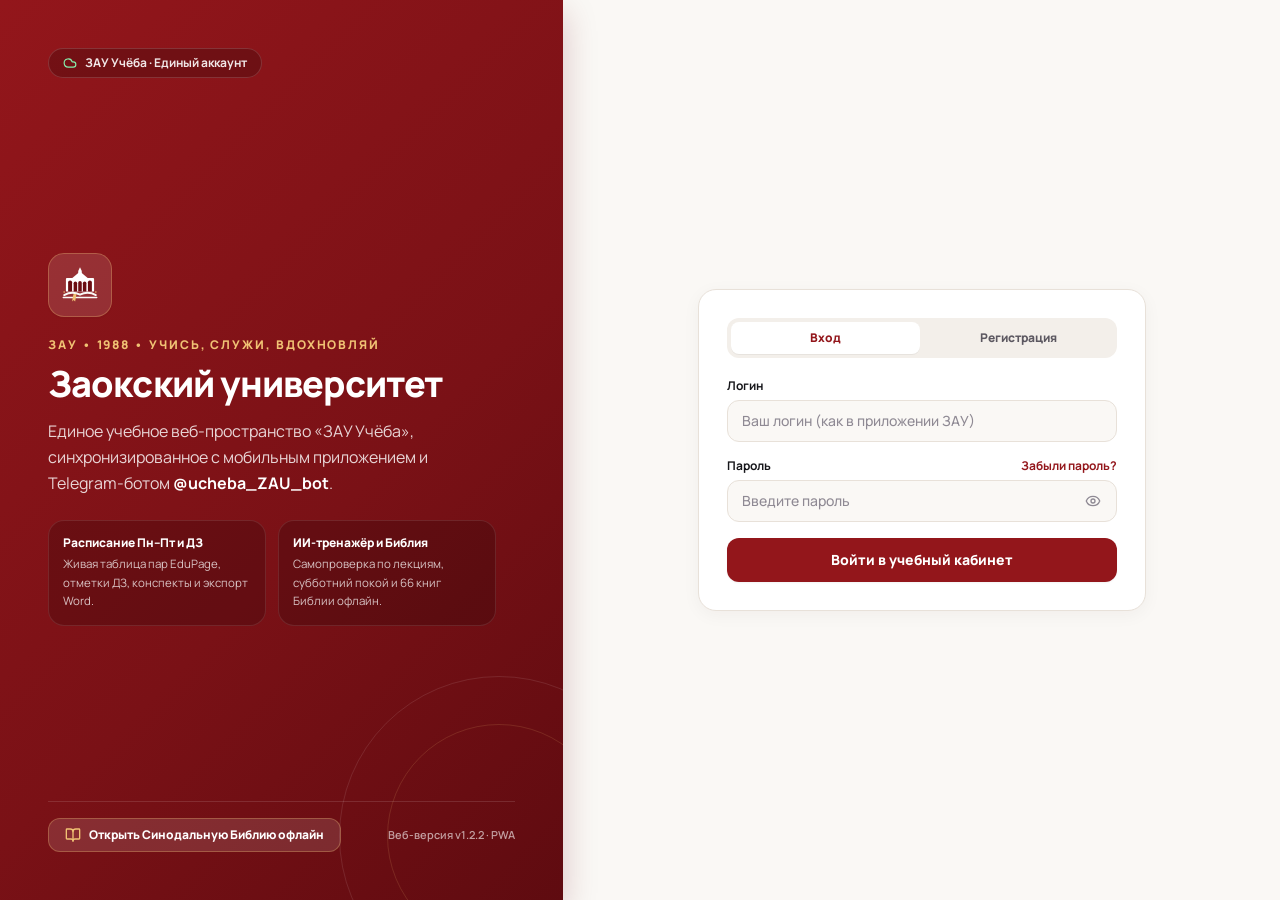
==== classic/index.html @ b30dfc58 "ЗАУ Учёба · 2026.11.18-a5f098c04420" ====
<!doctype html>
<html lang="ru" translate="no">
  <head>
    <meta charset="UTF-8" />
    <meta name="google" content="notranslate" />
    <meta name="viewport" content="width=device-width, initial-scale=1.0, viewport-fit=cover" />
    <meta name="theme-color" content="#93161B" />
    <meta
      name="description"
      content="ЗАУ Учёба — единое учебное веб-приложение Заокского университета: расписание Пн–Пт, домашние задания, конспекты, ИИ-тренажёр, расшифровка лекций, напоминания и офлайн-чтение Синодальной Библии."
    />
    <meta name="apple-mobile-web-app-capable" content="yes" />
    <meta name="apple-mobile-web-app-status-bar-style" content="black-translucent" />
    <meta name="apple-mobile-web-app-title" content="ЗАУ Учёба" />
    <meta name="mobile-web-app-capable" content="yes" />
    <link rel="icon" type="image/png" href="./favicon.png" />
    <link rel="apple-touch-icon" href="./apple-touch-icon.png" />
    <link rel="manifest" href="./manifest.webmanifest" />
    <link rel="preconnect" href="https://fonts.googleapis.com" />
    <link rel="preconnect" href="https://fonts.gstatic.com" crossorigin />
    <link
      href="https://fonts.googleapis.com/css2?family=Lora:ital,wght@0,400..700;1,400..600&family=Manrope:wght@400;500;600;700;800&display=swap"
      rel="stylesheet"
    />
    <title>ЗАУ Учёба — Заокский университет • 1988</title>
    <script type="module" crossorigin src="./assets/index-aX0AFzPj.js"></script>
    <link rel="modulepreload" crossorigin href="./assets/icons-CLZZQnz2.js">
    <link rel="modulepreload" crossorigin href="./assets/react-D7hS72C8.js">
    <link rel="stylesheet" crossorigin href="./assets/index-CdQoEkiS.css">
  </head>
  <body class="bg-[#FAF8F5] text-[#16161A] antialiased selection:bg-[#93161B]/15 selection:text-[#6B0D12]">
    <div id="root"></div>
  </body>
</html>
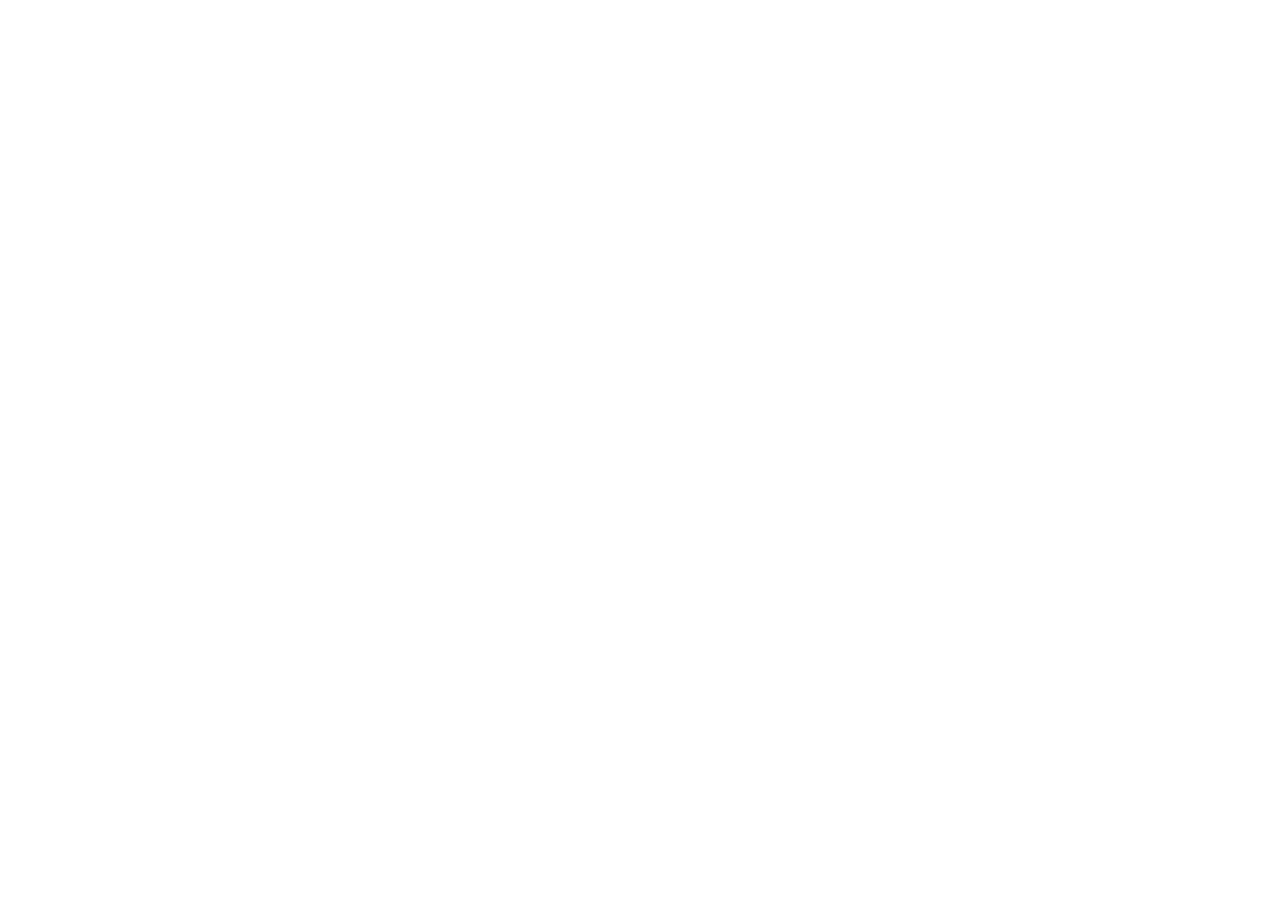
==== commit a5662e3d: "ЗАУ Учёба · 2026.11.18-web-6a5d3022c3d0" ====
--- a/classic/index.html
+++ b/classic/index.html
@@ -1,34 +1 @@
-<!doctype html>
-<html lang="ru" translate="no">
-  <head>
-    <meta charset="UTF-8" />
-    <meta name="google" content="notranslate" />
-    <meta name="viewport" content="width=device-width, initial-scale=1.0, viewport-fit=cover" />
-    <meta name="theme-color" content="#93161B" />
-    <meta
-      name="description"
-      content="ЗАУ Учёба — единое учебное веб-приложение Заокского университета: расписание Пн–Пт, домашние задания, конспекты, ИИ-тренажёр, расшифровка лекций, напоминания и офлайн-чтение Синодальной Библии."
-    />
-    <meta name="apple-mobile-web-app-capable" content="yes" />
-    <meta name="apple-mobile-web-app-status-bar-style" content="black-translucent" />
-    <meta name="apple-mobile-web-app-title" content="ЗАУ Учёба" />
-    <meta name="mobile-web-app-capable" content="yes" />
-    <link rel="icon" type="image/png" href="./favicon.png" />
-    <link rel="apple-touch-icon" href="./apple-touch-icon.png" />
-    <link rel="manifest" href="./manifest.webmanifest" />
-    <link rel="preconnect" href="https://fonts.googleapis.com" />
-    <link rel="preconnect" href="https://fonts.gstatic.com" crossorigin />
-    <link
-      href="https://fonts.googleapis.com/css2?family=Lora:ital,wght@0,400..700;1,400..600&family=Manrope:wght@400;500;600;700;800&display=swap"
-      rel="stylesheet"
-    />
-    <title>ЗАУ Учёба — Заокский университет • 1988</title>
-    <script type="module" crossorigin src="./assets/index-aX0AFzPj.js"></script>
-    <link rel="modulepreload" crossorigin href="./assets/icons-CLZZQnz2.js">
-    <link rel="modulepreload" crossorigin href="./assets/react-D7hS72C8.js">
-    <link rel="stylesheet" crossorigin href="./assets/index-CdQoEkiS.css">
-  </head>
-  <body class="bg-[#FAF8F5] text-[#16161A] antialiased selection:bg-[#93161B]/15 selection:text-[#6B0D12]">
-    <div id="root"></div>
-  </body>
-</html>
+<!doctype html><html lang="ru"><meta charset="utf-8"><meta name="referrer" content="no-referrer"><title>ЗАУ Учёба</title><p>Прежний кабинет снова на <a href="../">основном адресе</a>.</p><script>const u=new URL("../",location.href);u.search=location.search;u.hash=location.hash;location.replace(u.href);</script></html>
